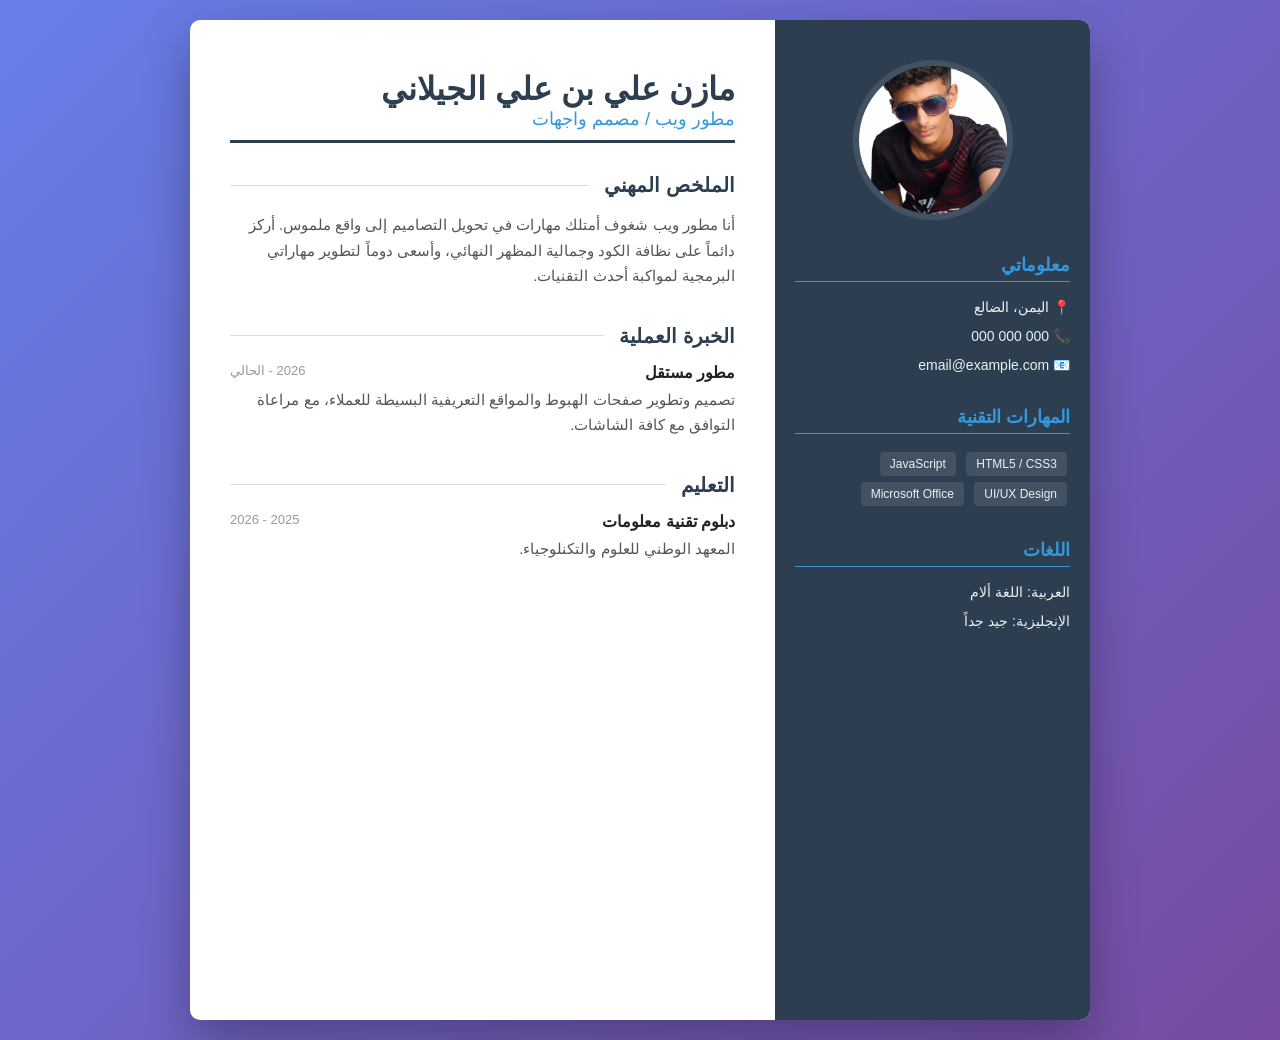
==== index.html @ a705bfb0 "Add files via upload" ====
<!DOCTYPE html>
<html lang="ar" dir="rtl">
<head>
    <meta charset="UTF-8">
    <meta name="viewport" content="width=device-width, initial-scale=1.0">
    <title>السيرة الذاتية - تصميم احترافي</title>
    <link rel="stylesheet" href="style.css">
</head>
<body>

    <div class="page-wrapper">
        <div class="resume-card">
            
            <div class="sidebar">
                <div class="profile-container">
                    <img src="me.jpg.jpeg" alt="مجلد جديد/me.jpg.jpeg" class="profile-img">
                </div>
                
                <div class="sidebar-content">
                    <section>
                        <h3 class="sidebar-title">معلوماتي</h3>
                        <p>📍 اليمن، الضالع</p>
                        <p>📞 000 000 000</p>
                        <p>📧 email@example.com</p>
                    </section>

                    <section>
                        <h3 class="sidebar-title">المهارات التقنية</h3>
                        <div class="skill-tag">HTML5 / CSS3</div>
                        <div class="skill-tag">JavaScript</div>
                        <div class="skill-tag">UI/UX Design</div>
                        <div class="skill-tag">Microsoft Office</div>
                    </section>

                    <section>
                        <h3 class="sidebar-title">اللغات</h3>
                        <p>العربية: اللغة ألام</p>
                        <p>الإنجليزية: جيد جداً</p>
                    </section>
                </div>
            </div>

            <div class="main-body">
                <header class="header">
                    <h1>مازن علي بن علي الجيلاني</h1>
                    <h2>مطور ويب / مصمم واجهات</h2>
                </header>

                <section class="main-section">
                    <h3 class="main-title">الملخص المهني</h3>
                    <p>أنا مطور ويب شغوف أمتلك مهارات في تحويل التصاميم إلى واقع ملموس. أركز دائماً على نظافة الكود وجمالية المظهر النهائي، وأسعى دوماً لتطوير مهاراتي البرمجية لمواكبة أحدث التقنيات.</p>
                </section>

                <section class="main-section">
                    <h3 class="main-title">الخبرة العملية</h3>
                    <div class="item">
                        <div class="item-header">
                            <strong>مطور مستقل</strong>
                            <span>2026 - الحالي</span>
                        </div>
                        <p>تصميم وتطوير صفحات الهبوط والمواقع التعريفية البسيطة للعملاء، مع مراعاة التوافق مع كافة الشاشات.</p>
                    </div>
                </section>

                <section class="main-section">
                    <h3 class="main-title">التعليم</h3>
                    <div class="item">
                        <div class="item-header">
                            <strong>دبلوم تقنية معلومات</strong>
                            <span>2025 - 2026</span>
                        </div>
                        <p>المعهد الوطني للعلوم والتكنلوجياء.</p>
                    </div>
                </section>
            </div>

        </div>
    </div>

    <script src="script.js"></script>
</body>
</html>
---- style.css ----
/* إعدادات الألوان العامة */
:root {
    --primary-bg: #2c3e50; /* لون العمود الجانبي */
    --accent-color: #3498db;
    --text-main: #333;
    --text-light: #ecf0f1;
    --body-bg: linear-gradient(135deg, #667eea 0%, #764ba2 100%); /* خلفية الموقع */
}

* {
    margin: 0;
    padding: 0;
    box-sizing: border-box;
    font-family: 'Arial', sans-serif;
}

body {
    background: var(--body-bg);
    min-height: 100vh;
    display: flex;
    justify-content: center;
    align-items: center;
    padding: 20px;
}

.page-wrapper {
    width: 100%;
    max-width: 900px;
}

.resume-card {
    background: #fff;
    display: flex;
    box-shadow: 0 20px 50px rgba(0,0,0,0.3);
    border-radius: 10px;
    overflow: hidden; /* لقص الزوايا */
    min-height: 1000px;
}

/* العمود الجانبي */
.sidebar {
    width: 35%;
    background-color: var(--primary-bg);
    color: var(--text-light);
    padding: 40px 20px;
}

.profile-container {
    text-align: center;
    margin-bottom: 30px;
}

.profile-img {
    width: 160px;
    height: 160px;
    border-radius: 50%;
    border: 6px solid rgba(255, 255, 255, 0.1);
    object-fit: cover;
}

.sidebar-title {
    font-size: 18px;
    border-bottom: 1px solid var(--accent-color);
    margin-bottom: 15px;
    padding-bottom: 5px;
    color: var(--accent-color);
}

.sidebar-content section {
    margin-bottom: 30px;
}

.sidebar-content p {
    font-size: 14px;
    margin-bottom: 8px;
    line-height: 1.5;
}

.skill-tag {
    background: rgba(255, 255, 255, 0.1);
    display: inline-block;
    padding: 5px 10px;
    margin: 3px;
    border-radius: 4px;
    font-size: 12px;
}

/* المحتوى الرئيسي */
.main-body {
    width: 65%;
    padding: 50px 40px;
}

.header {
    border-bottom: 3px solid var(--primary-bg);
    margin-bottom: 30px;
    padding-bottom: 10px;
}

.header h1 {
    font-size: 32px;
    color: var(--primary-bg);
}

.header h2 {
    font-size: 18px;
    color: var(--accent-color);
    font-weight: normal;
}

.main-title {
    color: var(--primary-bg);
    margin-bottom: 15px;
    font-size: 20px;
    display: flex;
    align-items: center;
}

.main-title::after {
    content: "";
    flex: 1;
    height: 1px;
    background: #ddd;
    margin-right: 15px;
}

.main-section {
    margin-bottom: 35px;
}

.main-section p {
    line-height: 1.7;
    color: #555;
    font-size: 15px;
}

.item {
    margin-bottom: 20px;
}

.item-header {
    display: flex;
    justify-content: space-between;
    margin-bottom: 5px;
}

.item-header strong {
    color: #222;
}

.item-header span {
    color: #999;
    font-size: 13px;
}

/* تجاوب الشاشات الصغيرة */
@media (max-width: 768px) {
    .resume-card {
        flex-direction: column;
    }
    .sidebar, .main-body {
        width: 100%;
    }
}
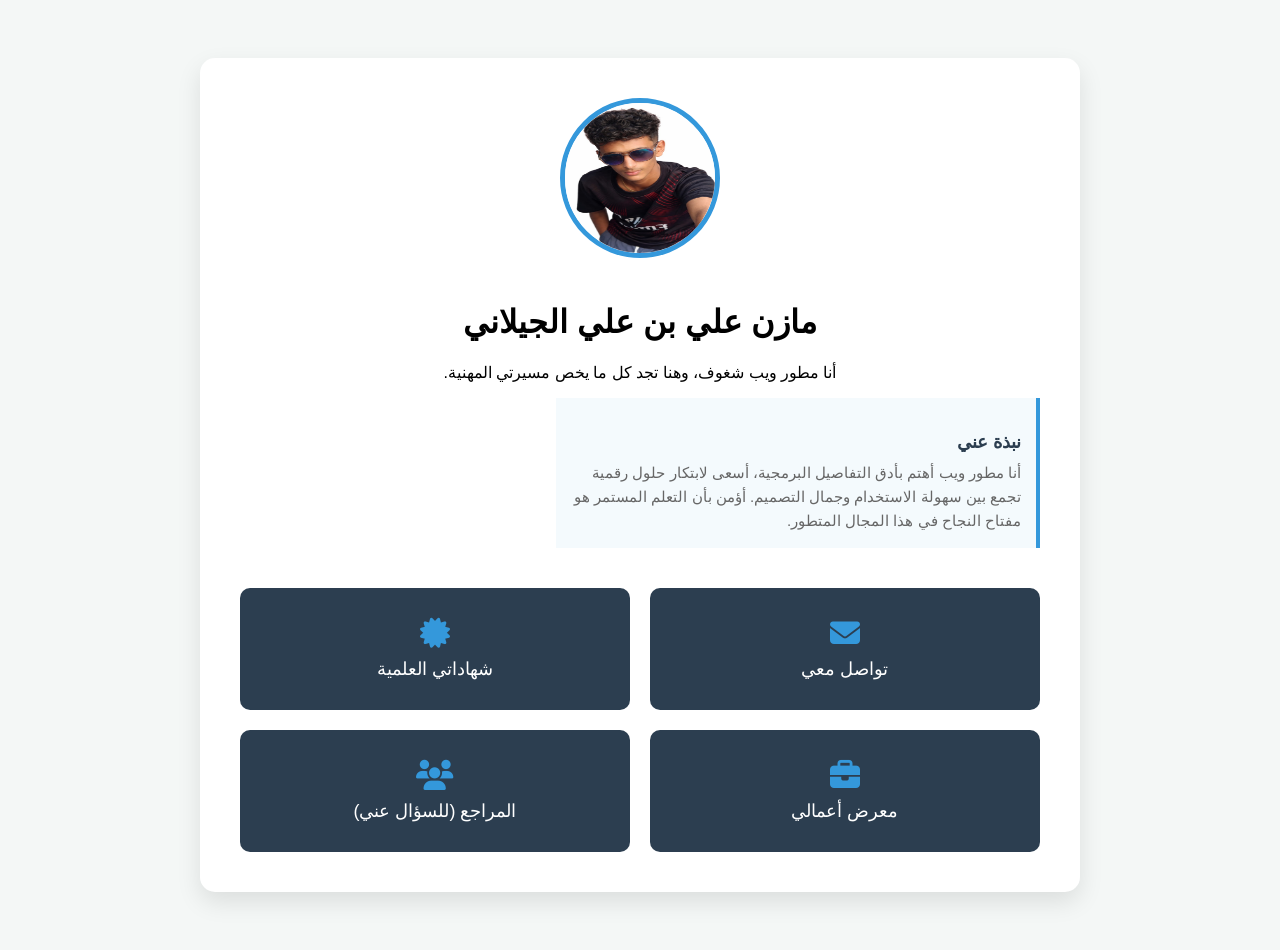
==== commit 752701b0: "Add files via upload" ====
--- a/index.html
+++ b/index.html
@@ -2,81 +2,46 @@
 <html lang="ar" dir="rtl">
 <head>
     <meta charset="UTF-8">
-    <meta name="viewport" content="width=device-width, initial-scale=1.0">
-    <title>السيرة الذاتية - تصميم احترافي</title>
+    <title>الصفحة الرئيسية - سيرتي الذاتية</title>
+    <link rel="stylesheet" href="https://cdnjs.cloudflare.com/ajax/libs/font-awesome/6.4.0/css/all.min.css">
     <link rel="stylesheet" href="style.css">
 </head>
 <body>
+    <div class="container">
+        <header class="hero">
+            <img src=" me.jpg.jpeg" alt=" مجلد جديد/me.jpg.jpeg" class="profile-img">
+            <h1>مازن علي بن علي الجيلاني</h1>
+            <p>أنا مطور ويب شغوف، وهنا تجد كل ما يخص مسيرتي المهنية.</p>
+            <div class="bio-box">
+    <h3>نبذة عني</h3>
+    <p>
+        أنا مطور ويب أهتم بأدق التفاصيل البرمجية، أسعى لابتكار حلول رقمية تجمع بين سهولة الاستخدام وجمال التصميم. 
+        أؤمن بأن التعلم المستمر هو مفتاح النجاح في هذا المجال المتطور.
+    </p>
+</div>
+        </header>
 
-    <div class="page-wrapper">
-        <div class="resume-card">
-            
-            <div class="sidebar">
-                <div class="profile-container">
-                    <img src="me.jpg.jpeg" alt="مجلد جديد/me.jpg.jpeg" class="profile-img">
-                </div>
-                
-                <div class="sidebar-content">
-                    <section>
-                        <h3 class="sidebar-title">معلوماتي</h3>
-                        <p>📍 اليمن، الضالع</p>
-                        <p>📞 000 000 000</p>
-                        <p>📧 email@example.com</p>
-                    </section>
+        <div class="main-buttons-grid">
+            <a href="contact.html" class="nav-card">
+                <i class="fas fa-envelope"></i>
+                <span>تواصل معي</span>
+            </a>
 
-                    <section>
-                        <h3 class="sidebar-title">المهارات التقنية</h3>
-                        <div class="skill-tag">HTML5 / CSS3</div>
-                        <div class="skill-tag">JavaScript</div>
-                        <div class="skill-tag">UI/UX Design</div>
-                        <div class="skill-tag">Microsoft Office</div>
-                    </section>
+            <a href="certificates.html" class="nav-card">
+                <i class="fas fa-certificate"></i>
+                <span>شهاداتي العلمية</span>
+            </a>
 
-                    <section>
-                        <h3 class="sidebar-title">اللغات</h3>
-                        <p>العربية: اللغة ألام</p>
-                        <p>الإنجليزية: جيد جداً</p>
-                    </section>
-                </div>
-            </div>
+            <a href="portfolio.html" class="nav-card">
+                <i class="fas fa-briefcase"></i>
+                <span>معرض أعمالي</span>
+            </a>
 
-            <div class="main-body">
-                <header class="header">
-                    <h1>مازن علي بن علي الجيلاني</h1>
-                    <h2>مطور ويب / مصمم واجهات</h2>
-                </header>
-
-                <section class="main-section">
-                    <h3 class="main-title">الملخص المهني</h3>
-                    <p>أنا مطور ويب شغوف أمتلك مهارات في تحويل التصاميم إلى واقع ملموس. أركز دائماً على نظافة الكود وجمالية المظهر النهائي، وأسعى دوماً لتطوير مهاراتي البرمجية لمواكبة أحدث التقنيات.</p>
-                </section>
-
-                <section class="main-section">
-                    <h3 class="main-title">الخبرة العملية</h3>
-                    <div class="item">
-                        <div class="item-header">
-                            <strong>مطور مستقل</strong>
-                            <span>2026 - الحالي</span>
-                        </div>
-                        <p>تصميم وتطوير صفحات الهبوط والمواقع التعريفية البسيطة للعملاء، مع مراعاة التوافق مع كافة الشاشات.</p>
-                    </div>
-                </section>
-
-                <section class="main-section">
-                    <h3 class="main-title">التعليم</h3>
-                    <div class="item">
-                        <div class="item-header">
-                            <strong>دبلوم تقنية معلومات</strong>
-                            <span>2025 - 2026</span>
-                        </div>
-                        <p>المعهد الوطني للعلوم والتكنلوجياء.</p>
-                    </div>
-                </section>
-            </div>
-
+            <a href="references.html" class="nav-card">
+                <i class="fas fa-users"></i>
+                <span>المراجع (للسؤال عني)</span>
+            </a>
         </div>
     </div>
-
-    <script src="script.js"></script>
 </body>
 </html>
--- a/style.css
+++ b/style.css
@@ -1,164 +1,92 @@
-/* إعدادات الألوان العامة */
 :root {
-    --primary-bg: #2c3e50; /* لون العمود الجانبي */
-    --accent-color: #3498db;
-    --text-main: #333;
-    --text-light: #ecf0f1;
-    --body-bg: linear-gradient(135deg, #667eea 0%, #764ba2 100%); /* خلفية الموقع */
-}
-
-* {
-    margin: 0;
-    padding: 0;
-    box-sizing: border-box;
-    font-family: 'Arial', sans-serif;
+    --primary: #2c3e50;
+    --accent: #3498db;
+    --light: #ecf0f1;
 }
 
 body {
-    background: var(--body-bg);
-    min-height: 100vh;
-    display: flex;
-    justify-content: center;
-    align-items: center;
-    padding: 20px;
+    font-family: 'Arial', sans-serif;
+    background-color: #f4f7f6;
+    text-align: center;
+    padding: 50px 20px;
 }
 
-.page-wrapper {
-    width: 100%;
-    max-width: 900px;
-}
-
-.resume-card {
-    background: #fff;
-    display: flex;
-    box-shadow: 0 20px 50px rgba(0,0,0,0.3);
-    border-radius: 10px;
-    overflow: hidden; /* لقص الزوايا */
-    min-height: 1000px;
-}
-
-/* العمود الجانبي */
-.sidebar {
-    width: 35%;
-    background-color: var(--primary-bg);
-    color: var(--text-light);
-    padding: 40px 20px;
-}
-
-.profile-container {
-    text-align: center;
-    margin-bottom: 30px;
+.container {
+    max-width: 800px;
+    margin: 0 auto;
+    background: white;
+    padding: 40px;
+    border-radius: 15px;
+    box-shadow: 0 10px 25px rgba(0,0,0,0.1);
 }
 
 .profile-img {
-    width: 160px;
-    height: 160px;
+    width: 150px;
+    height: 150px;
     border-radius: 50%;
-    border: 6px solid rgba(255, 255, 255, 0.1);
-    object-fit: cover;
+    border: 5px solid var(--accent);
+    margin-bottom: 20px;
+}
+.bio-box {
+    margin-top: 15px;
+    padding: 15px;
+    background-color: rgba(52, 152, 219, 0.05); /* لون خلفية خفيف جداً */
+    border-right: 4px solid #3498db; /* خط جانبي بلون الزر الأزرق */
+    text-align: right;
+    max-width: 450px; /* ليظل النص مجموعاً ومرتباً */
 }
 
-.sidebar-title {
+.bio-box h3 {
     font-size: 18px;
-    border-bottom: 1px solid var(--accent-color);
-    margin-bottom: 15px;
-    padding-bottom: 5px;
-    color: var(--accent-color);
+    color: #2c3e50;
+    margin-bottom: 8px;
 }
 
-.sidebar-content section {
-    margin-bottom: 30px;
+.bio-box p {
+    font-size: 15px;
+    line-height: 1.6;
+    color: #666;
+    margin: 0;
+}
+/* شبكة الأزرار في الرئيسية */
+.main-buttons-grid {
+    display: grid;
+    grid-template-columns: 1fr 1fr;
+    gap: 20px;
+    margin-top: 40px;
 }
 
-.sidebar-content p {
-    font-size: 14px;
-    margin-bottom: 8px;
-    line-height: 1.5;
+.nav-card {
+    background: var(--primary);
+    color: white;
+    padding: 30px;
+    text-decoration: none;
+    border-radius: 10px;
+    transition: 0.3s;
+    display: flex;
+    flex-direction: column;
+    gap: 10px;
+    font-size: 18px;
 }
 
-.skill-tag {
-    background: rgba(255, 255, 255, 0.1);
+.nav-card i { font-size: 30px; color: var(--accent); }
+.nav-card:hover { transform: translateY(-5px); background: #34495e; }
+
+/* أزرار العودة */
+.back-btn {
     display: inline-block;
-    padding: 5px 10px;
-    margin: 3px;
-    border-radius: 4px;
-    font-size: 12px;
+    margin-top: 30px;
+    padding: 10px 20px;
+    background: var(--accent);
+    color: white;
+    text-decoration: none;
+    border-radius: 5px;
 }
 
-/* المحتوى الرئيسي */
-.main-body {
-    width: 65%;
-    padding: 50px 40px;
-}
-
-.header {
-    border-bottom: 3px solid var(--primary-bg);
-    margin-bottom: 30px;
-    padding-bottom: 10px;
-}
-
-.header h1 {
-    font-size: 32px;
-    color: var(--primary-bg);
-}
-
-.header h2 {
-    font-size: 18px;
-    color: var(--accent-color);
-    font-weight: normal;
-}
-
-.main-title {
-    color: var(--primary-bg);
-    margin-bottom: 15px;
-    font-size: 20px;
-    display: flex;
-    align-items: center;
-}
-
-.main-title::after {
-    content: "";
-    flex: 1;
-    height: 1px;
-    background: #ddd;
-    margin-right: 15px;
-}
-
-.main-section {
-    margin-bottom: 35px;
-}
-
-.main-section p {
-    line-height: 1.7;
-    color: #555;
-    font-size: 15px;
-}
-
-.item {
-    margin-bottom: 20px;
-}
-
-.item-header {
-    display: flex;
-    justify-content: space-between;
-    margin-bottom: 5px;
-}
-
-.item-header strong {
-    color: #222;
-}
-
-.item-header span {
-    color: #999;
-    font-size: 13px;
-}
-
-/* تجاوب الشاشات الصغيرة */
-@media (max-width: 768px) {
-    .resume-card {
-        flex-direction: column;
-    }
-    .sidebar, .main-body {
-        width: 100%;
-    }
+.info-box {
+    text-align: right;
+    background: #f9f9f9;
+    padding: 20px;
+    border-radius: 8px;
+    margin-top: 20px;
 }
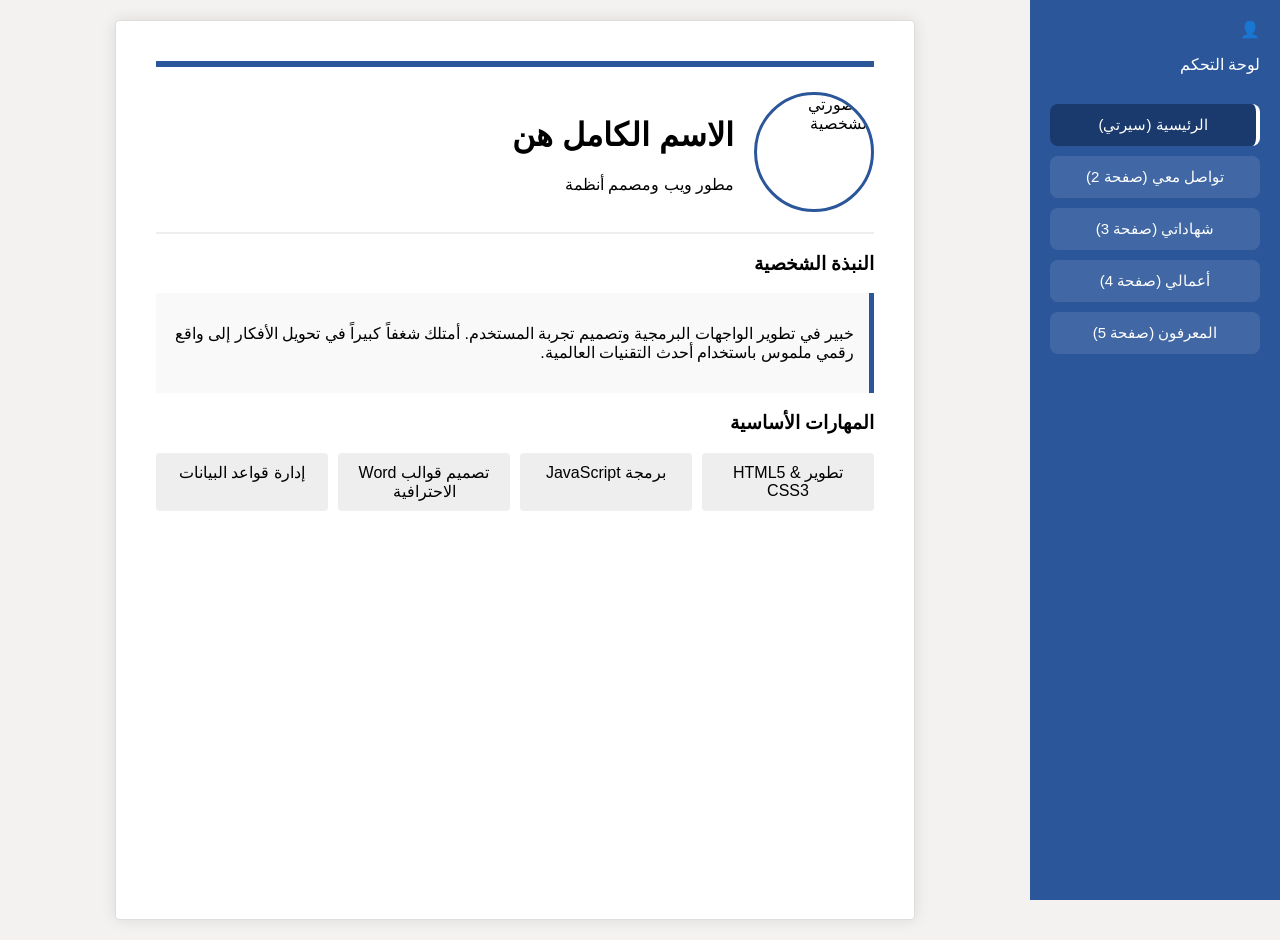
==== commit afb43a38: "Add files via upload" ====
--- a/index.html
+++ b/index.html
@@ -2,46 +2,49 @@
 <html lang="ar" dir="rtl">
 <head>
     <meta charset="UTF-8">
-    <title>الصفحة الرئيسية - سيرتي الذاتية</title>
-    <link rel="stylesheet" href="https://cdnjs.cloudflare.com/ajax/libs/font-awesome/6.4.0/css/all.min.css">
+    <title>السيرة الذاتية - الرئيسية</title>
     <link rel="stylesheet" href="style.css">
 </head>
 <body>
-    <div class="container">
-        <header class="hero">
-            <img src=" me.jpg.jpeg" alt=" مجلد جديد/me.jpg.jpeg" class="profile-img">
-            <h1>مازن علي بن علي الجيلاني</h1>
-            <p>أنا مطور ويب شغوف، وهنا تجد كل ما يخص مسيرتي المهنية.</p>
-            <div class="bio-box">
-    <h3>نبذة عني</h3>
-    <p>
-        أنا مطور ويب أهتم بأدق التفاصيل البرمجية، أسعى لابتكار حلول رقمية تجمع بين سهولة الاستخدام وجمال التصميم. 
-        أؤمن بأن التعلم المستمر هو مفتاح النجاح في هذا المجال المتطور.
-    </p>
-</div>
-        </header>
+    <div class="sidebar">
+        <div class="profile-nav">
+            <div class="nav-icon">👤</div>
+            <p>لوحة التحكم</p>
+        </div>
+        <ul class="nav-menu">
+            <li><a href="index.html" class="active-link">الرئيسية (سيرتي)</a></li>
+            <li><a href="contact.html">تواصل معي (صفحة 2)</a></li>
+            <li><a href="certificates.html">شهاداتي (صفحة 3)</a></li>
+            <li><a href="portfolio.html">أعمالي (صفحة 4)</a></li>
+            <li><a href="references.html">المعرفون (صفحة 5)</a></li>
+        </ul>
+    </div>
 
-        <div class="main-buttons-grid">
-            <a href="contact.html" class="nav-card">
-                <i class="fas fa-envelope"></i>
-                <span>تواصل معي</span>
-            </a>
+    <div class="main-content">
+        <div class="word-page">
+            <div class="header-line"></div>
+            <div class="profile-header">
+                <img src="profile.jpg" alt="صورتي الشخصية" class="profile-pic">
+                <div class="profile-text">
+                    <h1 class="hero-typing">الاسم الكامل هنا</h1>
+                    <p class="job-title">مطور ويب ومصمم أنظمة</p>
+                </div>
+            </div>
+            
+            <h3>النبذة الشخصية</h3>
+            <div class="info-box">
+                <p>خبير في تطوير الواجهات البرمجية وتصميم تجربة المستخدم. أمتلك شغفاً كبيراً في تحويل الأفكار إلى واقع رقمي ملموس باستخدام أحدث التقنيات العالمية.</p>
+            </div>
 
-            <a href="certificates.html" class="nav-card">
-                <i class="fas fa-certificate"></i>
-                <span>شهاداتي العلمية</span>
-            </a>
-
-            <a href="portfolio.html" class="nav-card">
-                <i class="fas fa-briefcase"></i>
-                <span>معرض أعمالي</span>
-            </a>
-
-            <a href="references.html" class="nav-card">
-                <i class="fas fa-users"></i>
-                <span>المراجع (للسؤال عني)</span>
-            </a>
+            <h3>المهارات الأساسية</h3>
+            <div class="skills-grid">
+                <div class="skill-item">تطوير HTML5 & CSS3</div>
+                <div class="skill-item">برمجة JavaScript</div>
+                <div class="skill-item">تصميم قوالب Word الاحترافية</div>
+                <div class="skill-item">إدارة قواعد البيانات</div>
+            </div>
         </div>
     </div>
+    <script src="script.js"></script>
 </body>
 </html>
--- a/style.css
+++ b/style.css
@@ -1,92 +1,133 @@
 :root {
-    --primary: #2c3e50;
-    --accent: #3498db;
-    --light: #ecf0f1;
+    --primary-blue: #2b579a;
+    --dark-grey: #333;
+    --light-bg: #f3f2f1;
+    --white: #ffffff;
 }
 
+* { box-sizing: border-box; }
+
 body {
-    font-family: 'Arial', sans-serif;
-    background-color: #f4f7f6;
-    text-align: center;
-    padding: 50px 20px;
+    font-family: 'Segoe UI', Tahoma, Arial, sans-serif;
+    background-color: var(--light-bg);
+    margin: 0;
+    display: flex;
+    flex-direction: row;
+    direction: rtl;
 }
 
-.container {
-    max-width: 800px;
-    margin: 0 auto;
-    background: white;
-    padding: 40px;
-    border-radius: 15px;
-    box-shadow: 0 10px 25px rgba(0,0,0,0.1);
+/* القائمة الجانبية (للكمبيوتر) */
+.sidebar {
+    width: 250px;
+    background-color: var(--primary-blue);
+    height: 100vh;
+    position: fixed;
+    right: 0;
+    top: 0;
+    color: white;
+    padding: 20px;
+    z-index: 1000;
+    transition: 0.3s;
 }
 
-.profile-img {
-    width: 150px;
-    height: 150px;
-    border-radius: 50%;
-    border: 5px solid var(--accent);
-    margin-bottom: 20px;
-}
-.bio-box {
-    margin-top: 15px;
-    padding: 15px;
-    background-color: rgba(52, 152, 219, 0.05); /* لون خلفية خفيف جداً */
-    border-right: 4px solid #3498db; /* خط جانبي بلون الزر الأزرق */
-    text-align: right;
-    max-width: 450px; /* ليظل النص مجموعاً ومرتباً */
+.nav-menu { list-style: none; padding: 0; margin-top: 30px; }
+.nav-menu li { margin: 10px 0; }
+.nav-menu a {
+    color: white;
+    text-decoration: none;
+    display: block;
+    padding: 12px;
+    background: rgba(255,255,255,0.1);
+    border-radius: 8px;
+    text-align: center;
+    font-size: 15px;
 }
 
-.bio-box h3 {
-    font-size: 18px;
-    color: #2c3e50;
-    margin-bottom: 8px;
+.nav-menu a:hover, .active-link { 
+    background: #1a3a6d !important; 
+    border-right: 4px solid #fff; 
 }
 
-.bio-box p {
-    font-size: 15px;
-    line-height: 1.6;
-    color: #666;
-    margin: 0;
-}
-/* شبكة الأزرار في الرئيسية */
-.main-buttons-grid {
-    display: grid;
-    grid-template-columns: 1fr 1fr;
-    gap: 20px;
-    margin-top: 40px;
+/* منطقة المحتوى */
+.main-content {
+    margin-right: 250px; /* مساحة للسيدبار في الكمبيوتر */
+    padding: 20px;
+    width: 100%;
+    display: flex;
+    justify-content: center;
 }
 
-.nav-card {
-    background: var(--primary);
-    color: white;
-    padding: 30px;
-    text-decoration: none;
-    border-radius: 10px;
-    transition: 0.3s;
-    display: flex;
-    flex-direction: column;
-    gap: 10px;
-    font-size: 18px;
+.word-page {
+    background: var(--white);
+    width: 100%;
+    max-width: 800px;
+    min-height: 100vh;
+    padding: 40px;
+    box-shadow: 0 0 15px rgba(0,0,0,0.1);
+    border: 1px solid #ddd;
+    border-radius: 4px;
 }
 
-.nav-card i { font-size: 30px; color: var(--accent); }
-.nav-card:hover { transform: translateY(-5px); background: #34495e; }
+.header-line { border-top: 6px solid var(--primary-blue); margin-bottom: 25px; }
 
-/* أزرار العودة */
-.back-btn {
-    display: inline-block;
-    margin-top: 30px;
-    padding: 10px 20px;
-    background: var(--accent);
-    color: white;
-    text-decoration: none;
-    border-radius: 5px;
+/* الصورة والترويسة */
+.profile-header { 
+    display: flex; 
+    align-items: center; 
+    gap: 20px; 
+    border-bottom: 2px solid #eee; 
+    padding-bottom: 20px; 
+    flex-wrap: wrap; /* للسماح بنزول العناصر في الجوال */
 }
 
-.info-box {
-    text-align: right;
-    background: #f9f9f9;
-    padding: 20px;
-    border-radius: 8px;
-    margin-top: 20px;
+.profile-pic { 
+    width: 120px; 
+    height: 120px; 
+    border-radius: 50%; 
+    border: 3px solid var(--primary-blue); 
+    object-fit: cover; 
+}
+
+.info-box { border-right: 5px solid var(--primary-blue); background: #f9f9f9; padding: 15px; margin: 15px 0; }
+.skills-grid { display: grid; grid-template-columns: repeat(auto-fit, minmax(140px, 1fr)); gap: 10px; }
+.skill-item { background: #eee; padding: 10px; border-radius: 4px; text-align: center; }
+
+/* ========================================== */
+/* تعديلات خاصة بالجوال (Media Queries) */
+/* ========================================== */
+@media (max-width: 768px) {
+    body { flex-direction: column; }
+
+    .sidebar {
+        width: 100%;
+        height: auto;
+        position: relative; /* تصبح في الأعلى بدلاً من الجنب */
+        padding: 10px;
+    }
+
+    .nav-menu {
+        display: flex;
+        flex-wrap: wrap;
+        margin-top: 10px;
+        justify-content: center;
+        gap: 5px;
+    }
+
+    .nav-menu li { margin: 0; flex: 1 1 45%; } /* الأزرار تأخذ نصف العرض في الجوال */
+    .nav-menu a { padding: 8px; font-size: 13px; }
+
+    .main-content {
+        margin-right: 0; /* إلغاء الهامش في الجوال */
+        padding: 10px;
+    }
+
+    .word-page {
+        padding: 20px;
+        box-shadow: none; /* إزالة الظل لتوفير المساحة */
+    }
+
+    .profile-header {
+        justify-content: center;
+        text-align: center;
+    }
 }
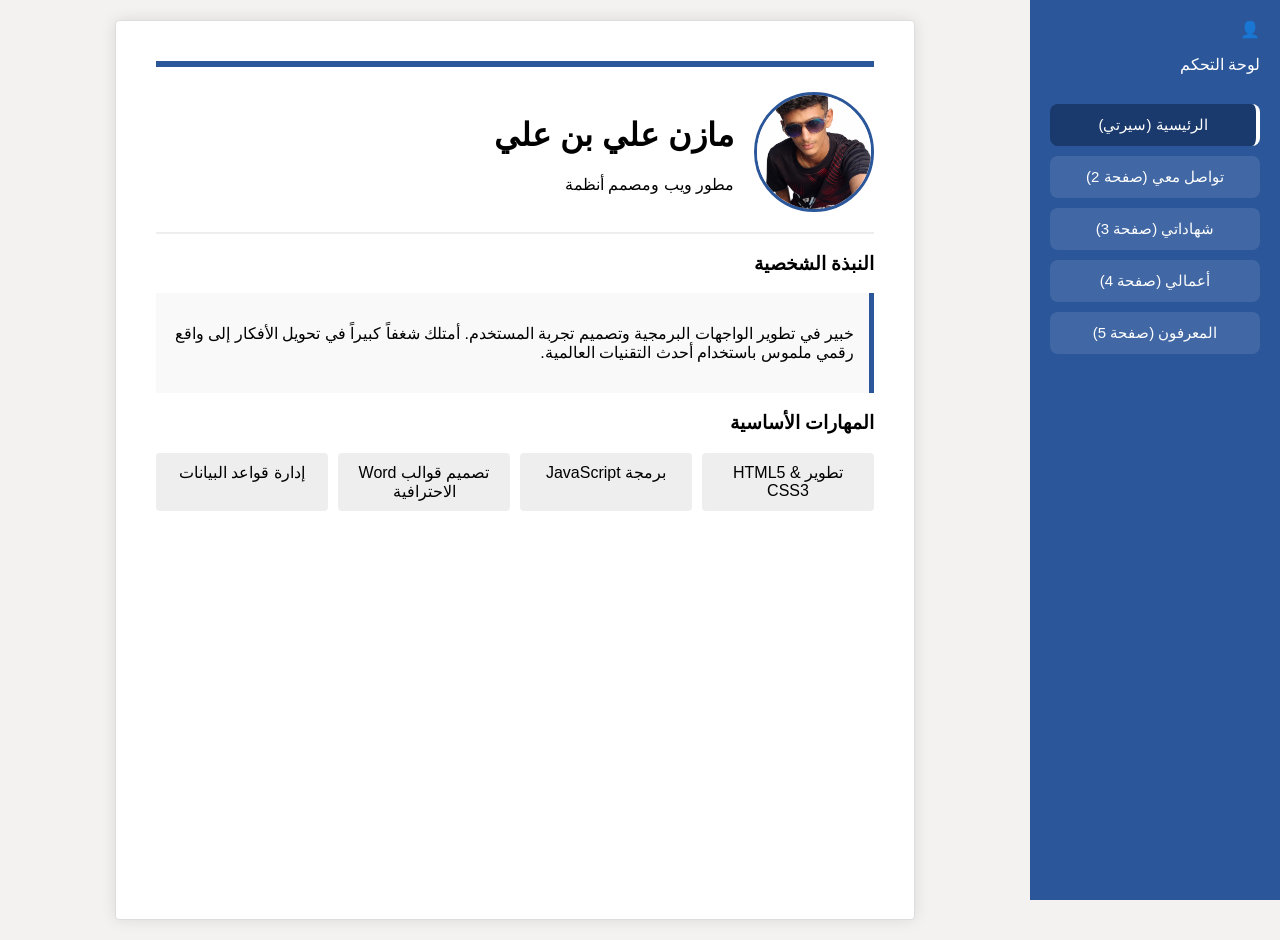
==== commit a8abb7f8: "Add files via upload" ====
--- a/index.html
+++ b/index.html
@@ -24,9 +24,9 @@
         <div class="word-page">
             <div class="header-line"></div>
             <div class="profile-header">
-                <img src="profile.jpg" alt="صورتي الشخصية" class="profile-pic">
+                <img src="me.jpg.jpeg" alt=" مجلد جديد/me.jpg.jpeg" class="profile-pic">
                 <div class="profile-text">
-                    <h1 class="hero-typing">الاسم الكامل هنا</h1>
+                    <h1 class="hero-typing">مازن علي بن علي الجيلاني</h1>
                     <p class="job-title">مطور ويب ومصمم أنظمة</p>
                 </div>
             </div>
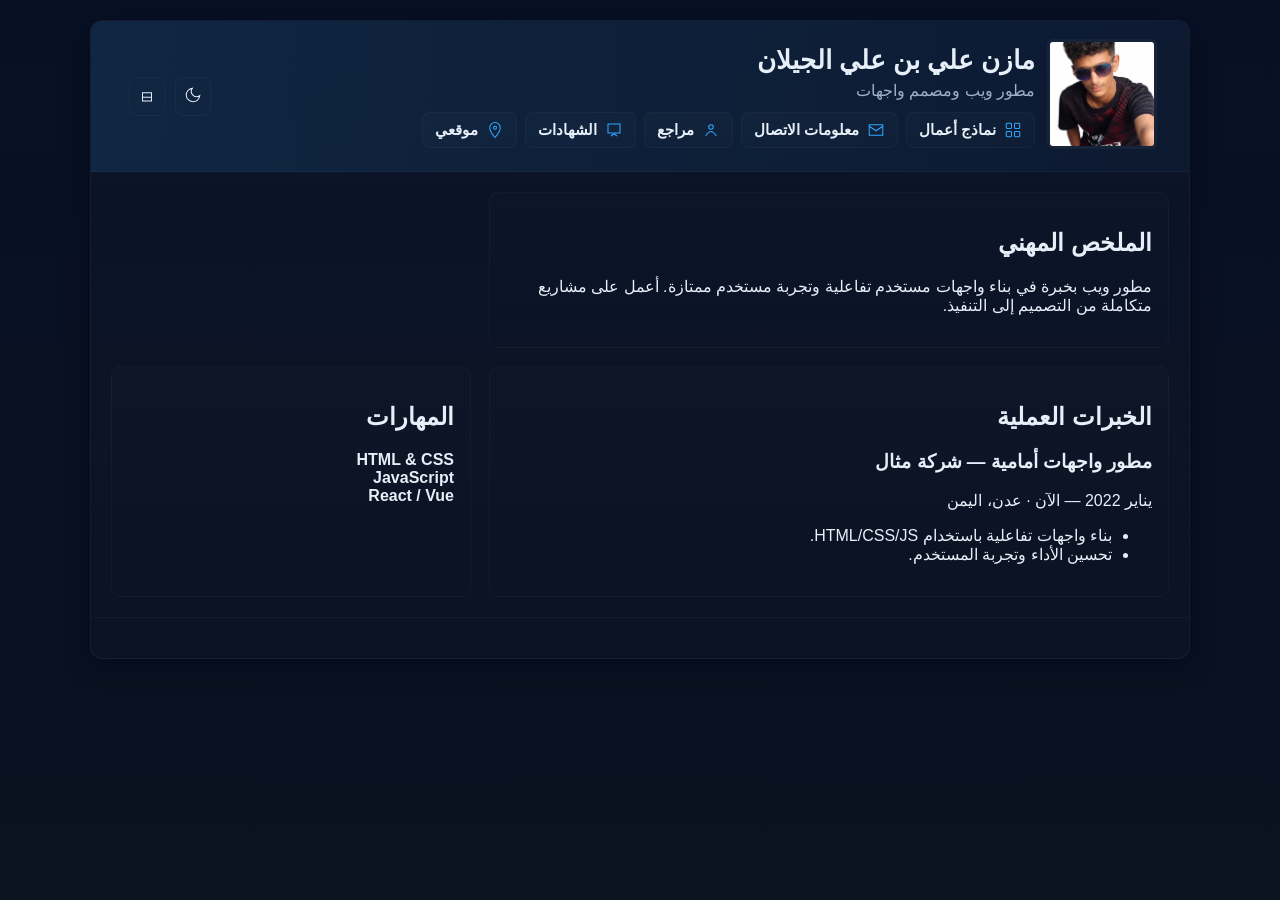
==== commit 44c5bd84: "Add files via upload" ====
--- a/index.html
+++ b/index.html
@@ -1,50 +1,114 @@
-<!DOCTYPE html>
+<!doctype html>
 <html lang="ar" dir="rtl">
 <head>
-    <meta charset="UTF-8">
-    <title>السيرة الذاتية - الرئيسية</title>
-    <link rel="stylesheet" href="style.css">
+  <meta charset="utf-8" />
+  <meta name="viewport" content="width=device-width,initial-scale=1" />
+  <title>السيرة الذاتية — مازن علي بن علي الجيلان</title>
+  <link rel="stylesheet" href="styles.css" />
 </head>
-<body>
-    <div class="sidebar">
-        <div class="profile-nav">
-            <div class="nav-icon">👤</div>
-            <p>لوحة التحكم</p>
+<body class="dark">
+  <div class="doc-frame">
+    <header class="doc-header">
+      <div class="container header-row">
+        <div class="left">
+          <img src="me.jpg.jpeg" alt="مازن علي/me.jpg.jpeg " class="avatar" />
         </div>
-        <ul class="nav-menu">
-            <li><a href="index.html" class="active-link">الرئيسية (سيرتي)</a></li>
-            <li><a href="contact.html">تواصل معي (صفحة 2)</a></li>
-            <li><a href="certificates.html">شهاداتي (صفحة 3)</a></li>
-            <li><a href="portfolio.html">أعمالي (صفحة 4)</a></li>
-            <li><a href="references.html">المعرفون (صفحة 5)</a></li>
-        </ul>
-    </div>
+        <div class="center">
+          <h1 class="name" contenteditable="true">مازن علي بن علي الجيلان</h1>
+          <p class="role" contenteditable="true">مطور ويب ومصمم واجهات</p>
 
-    <div class="main-content">
-        <div class="word-page">
-            <div class="header-line"></div>
-            <div class="profile-header">
-                <img src="me.jpg.jpeg" alt=" مجلد جديد/me.jpg.jpeg" class="profile-pic">
-                <div class="profile-text">
-                    <h1 class="hero-typing">مازن علي بن علي الجيلاني</h1>
-                    <p class="job-title">مطور ويب ومصمم أنظمة</p>
-                </div>
-            </div>
-            
-            <h3>النبذة الشخصية</h3>
-            <div class="info-box">
-                <p>خبير في تطوير الواجهات البرمجية وتصميم تجربة المستخدم. أمتلك شغفاً كبيراً في تحويل الأفكار إلى واقع رقمي ملموس باستخدام أحدث التقنيات العالمية.</p>
-            </div>
+          <div class="quick-actions">
+            <a href="works.html" class="action" title="نماذج أعمال">
+              <svg width="18" height="18" viewBox="0 0 24 24" fill="none" aria-hidden>
+                <rect x="3" y="3" width="7" height="7" rx="1.2" stroke="currentColor" stroke-width="1.4"/>
+                <rect x="14" y="3" width="7" height="7" rx="1.2" stroke="currentColor" stroke-width="1.4"/>
+                <rect x="3" y="14" width="7" height="7" rx="1.2" stroke="currentColor" stroke-width="1.4"/>
+                <rect x="14" y="14" width="7" height="7" rx="1.2" stroke="currentColor" stroke-width="1.4"/>
+              </svg>
+              <span>نماذج أعمال</span>
+            </a>
 
-            <h3>المهارات الأساسية</h3>
-            <div class="skills-grid">
-                <div class="skill-item">تطوير HTML5 & CSS3</div>
-                <div class="skill-item">برمجة JavaScript</div>
-                <div class="skill-item">تصميم قوالب Word الاحترافية</div>
-                <div class="skill-item">إدارة قواعد البيانات</div>
-            </div>
+            <a href="contact.html" class="action" title="معلومات الاتصال">
+              <svg width="18" height="18" viewBox="0 0 24 24" fill="none" aria-hidden>
+                <path d="M3 5h18v14H3z" stroke="currentColor" stroke-width="1.4" fill="none"/>
+                <path d="M3 7l9 6 9-6" stroke="currentColor" stroke-width="1.4" fill="none"/>
+              </svg>
+              <span>معلومات الاتصال</span>
+            </a>
+
+            <a href="refs.html" class="action" title="مراجع التواصل">
+              <svg width="18" height="18" viewBox="0 0 24 24" fill="none" aria-hidden>
+                <circle cx="12" cy="8" r="3" stroke="currentColor" stroke-width="1.4" fill="none"/>
+                <path d="M5 20c1.5-4 6-6 7-6s5.5 2 7 6" stroke="currentColor" stroke-width="1.4" fill="none"/>
+              </svg>
+              <span>مراجع</span>
+            </a>
+
+            <a href="certificates.html" class="action" title="الشهادات">
+              <svg width="18" height="18" viewBox="0 0 24 24" fill="none" aria-hidden>
+                <path d="M4 4h16v12H4z" stroke="currentColor" stroke-width="1.4" fill="none"/>
+                <path d="M8 20l4-3 4 3" stroke="currentColor" stroke-width="1.4" fill="none"/>
+              </svg>
+              <span>الشهادات</span>
+            </a>
+
+            <!-- زر الموقعي مضاف هنا يشير إلى صفحة الموقع (location.html) -->
+            <a href="location.html" class="action" title="موقعي">
+              <svg width="18" height="18" viewBox="0 0 24 24" fill="none" aria-hidden>
+                <path d="M12 2c3.9 0 7 3.1 7 7 0 5.2-7 13-7 13s-7-7.8-7-13c0-3.9 3.1-7 7-7z" stroke="currentColor" stroke-width="1.4" fill="none"/>
+                <circle cx="12" cy="9" r="2" stroke="currentColor" stroke-width="1.4" fill="none"/>
+              </svg>
+              <span>موقعي</span>
+            </a>
+          </div>
         </div>
-    </div>
-    <script src="script.js"></script>
+
+        <div class="right actions-col">
+          <button id="toggleTheme" class="icon-btn" title="تبديل الوضع">
+            <svg width="18" height="18" viewBox="0 0 24 24" fill="none"><path d="M21 12.79A9 9 0 1111.21 3 7 7 0 0021 12.79z" stroke="currentColor" stroke-width="1.4" fill="none"/></svg>
+          </button>
+          <button id="printBtn" class="icon-btn" title="طباعة">
+            <svg width="18" height="18" viewBox="0 0 24 24" fill="none"><path d="M6 9h12v6H6z" stroke="currentColor" stroke-width="1.4" fill="none"/><path d="M6 14v6h12v-6" stroke="currentColor" stroke-width="1.4" fill="none"/></svg>
+          </button>
+        </div>
+      </div>
+    </header>
+
+    <main class="container doc-body">
+      <section class="card summary">
+        <h2>الملخص المهني</h2>
+        <p contenteditable="true">مطور ويب بخبرة في بناء واجهات مستخدم تفاعلية وتجربة مستخدم ممتازة. أعمل على مشاريع متكاملة من التصميم إلى التنفيذ.</p>
+      </section>
+
+      <section class="card experience">
+        <h2>الخبرات العملية</h2>
+        <article class="job">
+          <h3 contenteditable="true">مطور واجهات أمامية — شركة مثال</h3>
+          <p class="meta" contenteditable="true">يناير 2022 — الآن · عدن، اليمن</p>
+          <ul>
+            <li contenteditable="true">بناء واجهات تفاعلية باستخدام HTML/CSS/JS.</li>
+            <li contenteditable="true">تحسين الأداء وتجربة المستخدم.</li>
+          </ul>
+        </article>
+      </section>
+
+      <section class="card skills">
+        <h2>المهارات</h2>
+        <div class="skill-list">
+          <div><strong>HTML & CSS</strong></div>
+          <div><strong>JavaScript</strong></div>
+          <div><strong>React / Vue</strong></div>
+        </div>
+      </section>
+    </main>
+
+    <footer class="doc-footer">
+      <div class="container">
+        <p></p>
+      </div>
+    </footer>
+  </div>
+
+  <script src="script.js"></script>
 </body>
 </html>
--- a/styles.css
+++ b/styles.css
@@ -0,0 +1,100 @@
+:root{
+  --bg:#0b1220;
+  --paper:#0f1724;
+  --accent:#2ea6ff;
+  --muted:#9fb0c8;
+  --text:#e6eef8;
+  --card:#0b1228;
+  --container:1100px;
+  --radius:10px;
+  --shadow: 0 8px 24px rgba(2,6,23,0.6);
+  --font-stack: "Segoe UI", "Noto Kufi Arabic", Tahoma, sans-serif;
+}
+
+*{box-sizing:border-box}
+html,body{height:100%}
+body{
+  margin:0;
+  font-family:var(--font-stack);
+  background:linear-gradient(180deg,#071025 0%, #0b1220 100%);
+  color:var(--text);
+  padding:20px;
+}
+
+/* إطار يشبه صفحة وورد/شريحة بوربوينت */
+.doc-frame{
+  max-width:var(--container);
+  margin:0 auto;
+  background:linear-gradient(180deg, rgba(255,255,255,0.02), rgba(255,255,255,0.01));
+  border:1px solid rgba(255,255,255,0.04);
+  border-radius:12px;
+  box-shadow:var(--shadow);
+  overflow:hidden;
+}
+
+/* رأس يشبه شريط عنوان */
+.doc-header{
+  background:linear-gradient(90deg, rgba(46,166,255,0.12), rgba(46,166,255,0.04));
+  padding:18px 16px;
+  border-bottom:1px solid rgba(255,255,255,0.03);
+}
+.doc-header.small{padding:12px 16px}
+
+/* تخطيط الرأس */
+.container{max-width:var(--container);margin:0 auto;padding:0 16px}
+.header-row{display:flex;align-items:center;gap:12px;justify-content:space-between}
+.header-row .left{flex:0 0 auto}
+.header-row .center{flex:1 1 auto;text-align:right}
+.header-row .right{flex:0 0 auto}
+
+/* صورة واسم */
+.avatar{width:110px;height:110px;border-radius:6px;object-fit:cover;border:3px solid rgba(255,255,255,0.04)}
+.name{margin:0;font-size:1.6rem;font-weight:700}
+.role{margin:6px 0;color:var(--muted)}
+
+/* أزرار سريعة تحت الاسم */
+.quick-actions{display:flex;gap:8px;flex-wrap:wrap;margin-top:12px}
+.action{
+  display:inline-flex;align-items:center;gap:8px;padding:8px 12px;border-radius:8px;
+  background:linear-gradient(180deg, rgba(255,255,255,0.02), rgba(255,255,255,0.01));
+  color:var(--text);text-decoration:none;border:1px solid rgba(255,255,255,0.03);
+  font-weight:600;font-size:0.95rem;
+}
+.action svg{color:var(--accent)}
+.action span{display:inline-block}
+
+/* أيقونات رأسية */
+.icon-btn{background:transparent;border:1px solid rgba(255,255,255,0.04);padding:8px;border-radius:8px;color:var(--text);cursor:pointer;margin-left:6px}
+
+/* الجسم */
+.doc-body{display:grid;grid-template-columns:1fr 360px;gap:18px;padding:20px}
+.card{
+  background:linear-gradient(180deg, rgba(255,255,255,0.01), rgba(255,255,255,0.00));
+  border:1px solid rgba(255,255,255,0.03);
+  padding:16px;border-radius:10px;
+}
+.summary{grid-column:1 / span 1}
+.experience{grid-column:1}
+.skills{grid-column:2}
+
+/* مشاريع */
+.project-grid{display:grid;grid-template-columns:1fr 1fr;gap:12px}
+.project{border:1px dashed rgba(255,255,255,0.03);padding:12px;border-radius:8px}
+.btn{display:inline-block;padding:8px 12px;background:var(--accent);color:#001; border-radius:8px;text-decoration:none;font-weight:700}
+
+/* الخريطة */
+.map-embed iframe{width:100%;height:320px;border:0;border-radius:8px;margin-top:12px}
+
+/* روابط العودة */
+.back-link{color:var(--muted);text-decoration:none;border:1px solid rgba(255,255,255,0.03);padding:6px 10px;border-radius:8px}
+
+/* تذييل */
+.doc-footer{border-top:1px solid rgba(255,255,255,0.03);padding:12px 16px;color:var(--muted)}
+
+/* استجابة */
+@media (max-width:900px){
+  .doc-body{grid-template-columns:1fr;padding:12px}
+  .project-grid{grid-template-columns:1fr}
+  .avatar{width:88px;height:88px}
+  .quick-actions{justify-content:flex-start}
+}
